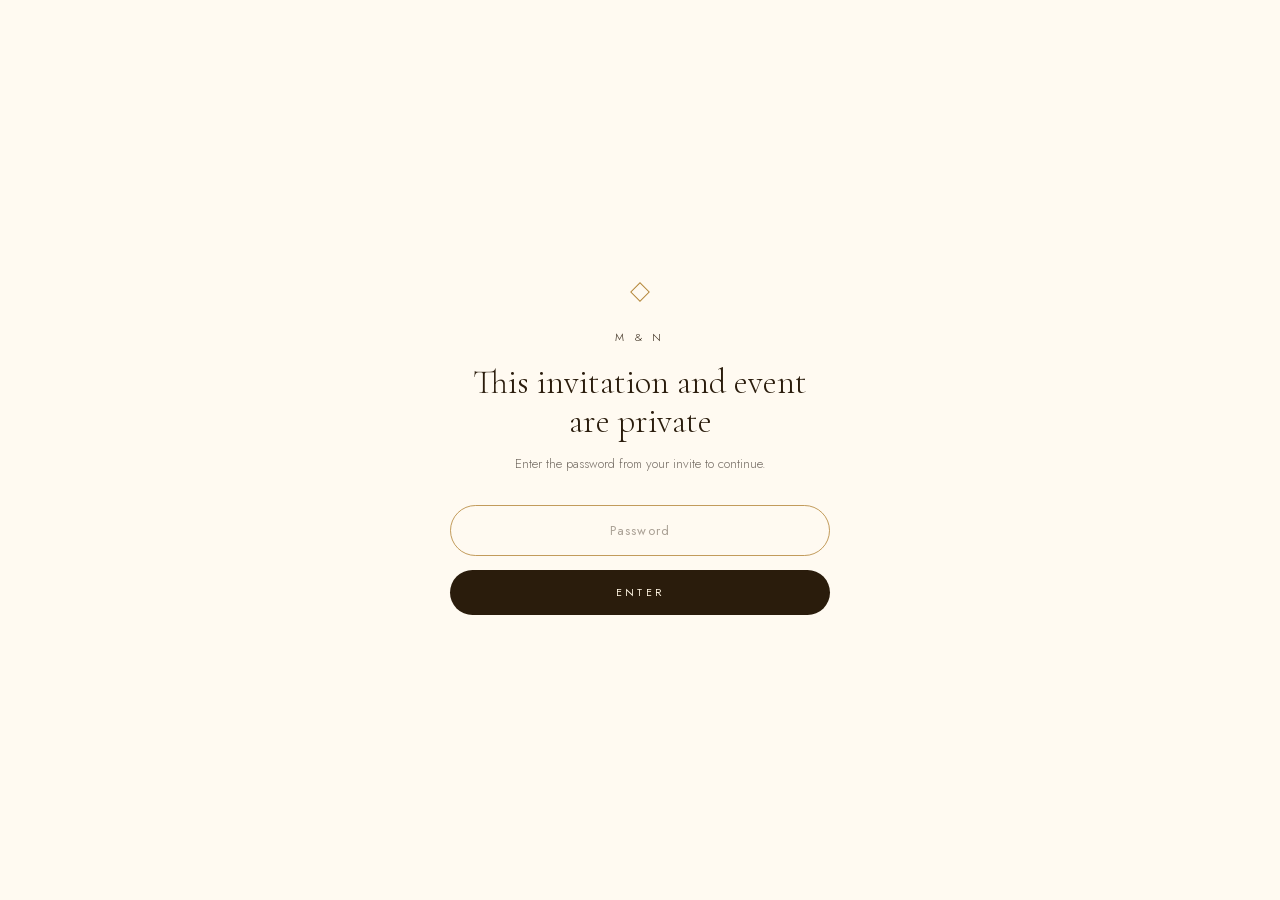
==== rsvp.html @ c9f1aaae "add app script" ====
<!doctype html>
<html lang="en">
<head>
  <meta charset="utf-8">
  <meta name="viewport" content="width=device-width, initial-scale=1">
  <title>RSVP — Morgan &amp; Navid</title>
  <meta name="description" content="RSVP for Morgan &amp; Navid's wedding weekend.">
  <link rel="stylesheet" href="css/fonts.css">
  <link rel="stylesheet" href="css/styles.css">
</head>
<body>
  <div id="gate" class="gate">
    <div class="gate__card">
      <span class="gate__mark" aria-hidden="true"></span>
      <p class="gate__eyebrow">M &amp; N</p>
      <h1 class="gate__heading">This invitation and event are private</h1>
      <p class="gate__copy">Enter the password from your invite to continue.</p>
      <form id="gate-form" class="gate__form" autocomplete="off">
        <label class="sr-only" for="gate-input">Password</label>
        <input
          type="password"
          id="gate-input"
          class="gate__input"
          placeholder="Password"
          autocomplete="off"
          autocapitalize="off"
          autocorrect="off"
          spellcheck="false"
          required
        >
        <button type="submit" class="gate__submit">Enter</button>
      </form>
      <p id="gate-error" class="gate__error" hidden>That's not quite right — try again.</p>
    </div>
  </div>

  <a class="skip-link" href="#main">Skip to content</a>

  <header class="nav" hidden>
    <div class="nav__brand">
      <span class="nav__mark" aria-hidden="true"></span>
      <span class="nav__name">Morgan &amp; Navid</span>
    </div>
    <nav class="nav__links" aria-label="Primary">
      <a href="index.html#schedule">Schedule</a>
      <a href="index.html#venue">Venue</a>
      <a href="index.html#stay">Stay</a>
      <a href="index.html#attire">Attire</a>
      <a href="rsvp.html" class="nav__rsvp">RSVP</a>
    </nav>
  </header>

  <main id="main" hidden>
    <section class="rsvp-page">
      <div class="rsvp-page__intro" id="rsvp-intro">
        <p class="eyebrow eyebrow--gold">RSVP</p>
        <h1 class="rsvp-page__heading">Find your invitation</h1>
        <p class="rsvp-page__copy">Enter your full name as it appears on your invitation.</p>

        <form id="lookup-form" class="rsvp-page__lookup">
          <label class="sr-only" for="lookup-name">Full name</label>
          <input
            type="text"
            id="lookup-name"
            class="gate__input"
            placeholder="Full name"
            autocomplete="name"
            required
          >
          <button type="submit" class="pill pill--solid">Continue</button>
        </form>

        <p id="lookup-error" class="rsvp-page__error" hidden></p>
      </div>

      <div id="rsvp-form-wrap" class="rsvp-page__form-wrap" hidden></div>
      <p id="submit-error" class="rsvp-page__error" hidden></p>

      <div id="rsvp-success" class="rsvp-page__success" hidden>
        <p class="eyebrow eyebrow--gold">Thank you</p>
        <h1 class="rsvp-page__heading">We've got your reply.</h1>
        <p class="rsvp-page__copy">We can't wait to celebrate with you.</p>
        <a class="pill pill--outline" href="index.html">Back to the site</a>
      </div>
    </section>
  </main>

  <script src="js/gate.js"></script>
  <script type="module" src="js/rsvp.js"></script>
</body>
</html>
---- css/fonts.css ----
@font-face {
  font-family: 'Cormorant Garamond';
  font-style: normal;
  font-weight: 300;
  font-display: swap;
  src: url('../fonts/cg-300.woff2') format('woff2');
}
@font-face {
  font-family: 'Cormorant Garamond';
  font-style: normal;
  font-weight: 400;
  font-display: swap;
  src: url('../fonts/cg-400.woff2') format('woff2');
}
@font-face {
  font-family: 'Cormorant Garamond';
  font-style: normal;
  font-weight: 500;
  font-display: swap;
  src: url('../fonts/cg-500.woff2') format('woff2');
}
@font-face {
  font-family: 'Cormorant Garamond';
  font-style: normal;
  font-weight: 600;
  font-display: swap;
  src: url('../fonts/cg-600.woff2') format('woff2');
}
@font-face {
  font-family: 'Cormorant Garamond';
  font-style: italic;
  font-weight: 300;
  font-display: swap;
  src: url('../fonts/cg-300i.woff2') format('woff2');
}
@font-face {
  font-family: 'Cormorant Garamond';
  font-style: italic;
  font-weight: 400;
  font-display: swap;
  src: url('../fonts/cg-400i.woff2') format('woff2');
}
@font-face {
  font-family: 'Jost';
  font-style: normal;
  font-weight: 300;
  font-display: swap;
  src: url('../fonts/jost-300.woff2') format('woff2');
}
@font-face {
  font-family: 'Jost';
  font-style: normal;
  font-weight: 400;
  font-display: swap;
  src: url('../fonts/jost-400.woff2') format('woff2');
}
@font-face {
  font-family: 'Jost';
  font-style: normal;
  font-weight: 500;
  font-display: swap;
  src: url('../fonts/jost-500.woff2') format('woff2');
}
---- css/styles.css ----
/* ---------------------------------------------------------------------
   Design tokens
--------------------------------------------------------------------- */
:root {
  /* ink / text */
  --ink: #2a1c0c;
  --ink-deep: #1c2733;

  /* paper / surfaces */
  --paper: #fffaf1;
  /* --paper: #fef4e2; */
  --paper-warm: #f4efe4;
  --hero-fg: #fff8ec;
  --hero-fg-2: #fef4e2;
  --hero-fg-3: #fff7e8;

  /* gold accents */
  --gold-100: #f5d9a0;
  --gold-200: #f0c987;
  --gold-300: #e2a83f;
  --gold-400: #c07a1d;
  --gold-500: #b8801d;
  --gold-600: #a8741c;
  --gold-700: #8f6115;

  /* sky accents */
  --sky-100: #9ecbee;
  --sky-200: #7fb9e8;
  --sky-300: #3d8ecb;
  --sky-400: #3d6f9c;

  /* hairlines */
  --hairline: rgba(42, 28, 12, 0.12);
  --hairline-gold: rgba(168, 116, 28, 0.4);
  --hairline-gold-strong: rgba(168, 116, 28, 0.7);
  --hairline-cream: rgba(255, 236, 200, 0.5);
  --hairline-cream-soft: rgba(255, 236, 200, 0.22);

  /* type */
  --font-serif: 'Cormorant Garamond', serif;
  --font-sans: 'Jost', sans-serif;
  --font-mono: ui-monospace, Menlo, monospace;

  /* motion */
  --ease-out: cubic-bezier(0.16, 1, 0.3, 1);
}

/* ---------------------------------------------------------------------
   Reset & base
--------------------------------------------------------------------- */
*,
*::before,
*::after {
  box-sizing: border-box;
}

html {
  scroll-behavior: smooth;
}

body {
  margin: 0;
  background: var(--paper);
  color: var(--ink);
  font-family: var(--font-sans);
  -webkit-font-smoothing: antialiased;
}

h1,
h2,
p,
ul,
ol {
  margin: 0;
  padding: 0;
}

ul,
ol {
  list-style: none;
}

a {
  text-decoration: none;
  color: inherit;
}

img {
  max-width: 100%;
  display: block;
}

.amp {
  font-style: italic;
}

.skip-link {
  position: absolute;
  left: -9999px;
  top: 0;
  background: var(--ink);
  color: var(--hero-fg-2);
  padding: 12px 20px;
  z-index: 100;
  font: 400 12px var(--font-sans);
  letter-spacing: 0.1em;
  text-transform: uppercase;
}

.skip-link:focus {
  left: 12px;
  top: 12px;
}

.sr-only {
  position: absolute;
  width: 1px;
  height: 1px;
  padding: 0;
  margin: -1px;
  overflow: hidden;
  clip: rect(0, 0, 0, 0);
  white-space: nowrap;
  border: 0;
}

.eyebrow {
  font: 300 10.5px var(--font-sans);
  letter-spacing: 0.34em;
  text-transform: uppercase;
}

.eyebrow--gold {
  color: var(--gold-600);
}

.eyebrow--sky {
  color: var(--sky-300);
}

/* ---------------------------------------------------------------------
   Buttons & pills
--------------------------------------------------------------------- */
.btn {
  display: inline-block;
  padding: 15px 40px;
  font: 400 10.5px var(--font-sans);
  letter-spacing: 0.3em;
  text-transform: uppercase;
  transition: filter 160ms var(--ease-out), background-color 160ms var(--ease-out);
}

.btn--solid {
  background: var(--hero-fg);
  color: var(--ink);
}

.btn--solid:hover,
.btn--solid:focus-visible {
  filter: brightness(1.06);
}

.btn--outline {
  padding: 15px 34px;
  border: 1px solid var(--hairline-cream);
  color: var(--hero-fg);
  background: transparent;
}

.btn--outline:hover,
.btn--outline:focus-visible {
  background: rgba(168, 116, 28, 0.12);
}

.pill {
  display: inline-block;
  padding: 13px 28px;
  border-radius: 999px;
  font: 400 10.5px var(--font-sans);
  letter-spacing: 0.24em;
  text-transform: uppercase;
  transition: filter 160ms var(--ease-out), background-color 160ms var(--ease-out);
}

.pill--solid {
  background: var(--ink);
  color: var(--hero-fg-2);
}

.pill--solid:hover,
.pill--solid:focus-visible {
  filter: brightness(1.06);
}

.pill--outline {
  border: 1px solid rgba(42, 28, 12, 0.3);
  color: var(--ink);
}

.pill--outline:hover,
.pill--outline:focus-visible {
  background: rgba(168, 116, 28, 0.12);
}

.pill--lg {
  padding: 15px 46px;
  font-size: 11px;
  letter-spacing: 0.28em;
}

/* ---------------------------------------------------------------------
   Nav
--------------------------------------------------------------------- */
.nav {
  position: sticky;
  top: 0;
  z-index: 50;
  display: flex;
  align-items: center;
  justify-content: space-between;
  gap: 16px;
  flex-wrap: wrap;
  min-height: 50px;
  padding: 18px 38px;
  background: var(--paper);
  border-bottom: 1px solid var(--hairline);
}

.nav[hidden] {
  display: none;
}

#schedule,
#venue,
#stay,
#attire,
#rsvp {
  scroll-margin-top: 50px;
}

.nav__brand {
  display: flex;
  align-items: center;
  gap: 11px;
}

.nav__mark {
  width: 11px;
  height: 11px;
  transform: rotate(45deg);
  border: 1px solid rgba(168, 116, 28, 0.85);
  flex: none;
}

.nav__name {
  font: 300 11px var(--font-sans);
  letter-spacing: 0.36em;
  text-transform: uppercase;
  color: var(--ink);
  white-space: nowrap;
}

.nav__links {
  display: flex;
  align-items: center;
  gap: 26px;
  flex-wrap: wrap;
  font: 300 10.5px var(--font-sans);
  letter-spacing: 0.22em;
  text-transform: uppercase;
  color: rgba(42, 33, 24, 0.68);
}

.nav__links a {
  padding: 4px 0;
  transition: color 160ms var(--ease-out);
}

.nav__links a:hover,
.nav__links a:focus-visible {
  color: var(--ink);
}

.nav__rsvp {
  padding: 8px 18px !important;
  border-radius: 999px;
  border: 1px solid var(--hairline-gold-strong);
  color: var(--gold-600) !important;
}

.nav__rsvp:hover,
.nav__rsvp:focus-visible {
  background: rgba(168, 116, 28, 0.12);
  color: var(--gold-600) !important;
}

/* ---------------------------------------------------------------------
   Hero
--------------------------------------------------------------------- */
.hero {
  background: var(--ink);
  padding: 14px;
}

.hero__photo {
  position: relative;
  height: 660px;
  overflow: hidden;
  background: url('../assets/hero.jpg') center / cover no-repeat;
  box-shadow: 0 26px 60px rgba(110, 70, 16, 0.25);
}

.hero__scrim {
  position: absolute;
  inset: 0;
  background: linear-gradient(
    180deg,
    rgba(26, 16, 4, 0.5) 0%,
    rgba(120, 74, 18, 0.28) 42%,
    rgba(255, 196, 110, 0.34) 78%,
    rgba(255, 214, 145, 0.5) 100%
  );
}

.hero__glow {
  position: absolute;
  bottom: -260px;
  left: 50%;
  transform: translateX(-50%);
  width: 900px;
  height: 460px;
  max-width: none;
  border-radius: 50%;
  background: radial-gradient(closest-side, rgba(255, 214, 150, 0.6), rgba(255, 214, 150, 0));
}

.hero__border {
  position: absolute;
  pointer-events: none;
}

.hero__border--outer {
  inset: 22px;
  border: 1px solid var(--hairline-cream);
}

.hero__border--inner {
  inset: 29px;
  border: 1px solid var(--hairline-cream-soft);
}

.hero__content {
  position: relative;
  height: 100%;
  display: flex;
  flex-direction: column;
  align-items: center;
  justify-content: center;
  padding: 0 90px;
  text-align: center;
}

.hero__monogram {
  width: 76px;
  height: 76px;
  border-radius: 50%;
  border: 1px solid rgba(255, 236, 200, 0.65);
  display: flex;
  align-items: center;
  justify-content: center;
  font: 300 26px var(--font-serif);
  color: #fff5e4;
  letter-spacing: 0.02em;
  flex: none;
}

.hero__monogram .amp {
  font-size: 19px;
  color: var(--gold-200);
}

.hero__eyebrow {
  margin-top: 30px;
  font: 300 10.5px var(--font-sans);
  letter-spacing: 0.5em;
  text-transform: uppercase;
  color: rgba(255, 244, 226, 0.85);
}

.hero__names {
  margin-top: 26px;
  font: 300 96px/0.94 var(--font-serif);
  color: var(--hero-fg);
  letter-spacing: -0.01em;
  font-weight: 300;
}

.hero__names .amp {
  color: var(--gold-100);
}

.hero__rule-row {
  margin: 30px auto 0;
  display: flex;
  align-items: center;
  justify-content: center;
  gap: 18px;
  width: 100%;
  max-width: 560px;
}

.hero__rule {
  height: 1px;
  flex: 1;
  background: linear-gradient(90deg, rgba(255, 236, 200, 0), rgba(255, 236, 200, 0.7));
}

.hero__rule-row .hero__rule:last-child {
  background: linear-gradient(90deg, rgba(255, 236, 200, 0.7), rgba(255, 236, 200, 0));
}

.hero__date {
  font: 300 11.5px var(--font-sans);
  letter-spacing: 0.34em;
  text-transform: uppercase;
  color: var(--hero-fg);
  white-space: nowrap;
}

.hero__venue {
  margin-top: 16px;
  font: 300 11px var(--font-sans);
  letter-spacing: 0.3em;
  text-transform: uppercase;
  color: rgba(255, 244, 226, 0.75);
}

.hero__actions {
  margin-top: 38px;
  display: flex;
  align-items: center;
  gap: 18px;
}

/* ---------------------------------------------------------------------
   Invitation
--------------------------------------------------------------------- */
.invitation {
  padding: 44px 38px 40px;
  background: var(--paper);
  text-align: center;
}

.invitation__line {
  font: 300 30px/1.5 var(--font-serif);
  font-style: italic;
  color: var(--ink);
  max-width: 640px;
  margin: 0 auto;
  text-wrap: pretty;
}

.invitation__replies {
  margin-top: 20px;
  font: 300 10.5px var(--font-sans);
  letter-spacing: 0.34em;
  text-transform: uppercase;
  color: rgba(42, 28, 12, 0.55);
}

/* ---------------------------------------------------------------------
   Day ribbon
--------------------------------------------------------------------- */
.day-ribbon {
  background: var(--ink);
  padding: 16px 0;
  display: flex;
  justify-content: center;
  align-items: center;
  flex-wrap: wrap;
  font: 300 10.5px var(--font-sans);
  letter-spacing: 0.3em;
  text-transform: uppercase;
  color: rgba(245, 217, 160, 0.9);
}

.day-ribbon__item {
  padding: 0 30px;
}

.day-ribbon__dot {
  width: 5px;
  height: 5px;
  transform: rotate(45deg);
  flex: none;
}

.day-ribbon__dot--gold {
  background: var(--gold-300);
}

.day-ribbon__dot--sky {
  background: var(--sky-200);
}

/* ---------------------------------------------------------------------
   Schedule
--------------------------------------------------------------------- */
.schedule {
  padding: 64px 38px 74px;
  background: var(--paper);
}

.schedule__grid {
  display: grid;
  grid-template-columns: 1fr 230px;
  gap: 46px;
  max-width: 1180px;
  margin: 0 auto;
}

.schedule__list {
  display: flex;
  flex-direction: column;
  gap: 12px;
}

.event {
  display: grid;
  grid-template-columns: 112px 1fr auto;
  align-items: center;
  gap: 22px;
  padding: 22px 28px;
  border-radius: 999px;
}

.event__time {
  font: 400 11px var(--font-mono);
  letter-spacing: 0.14em;
}

.event__title {
  font: 400 25px var(--font-serif);
}

.event__sublabel {
  font: 300 12.5px var(--font-sans);
  margin-top: 2px;
}

.event__audience {
  font: 300 10px var(--font-sans);
  letter-spacing: 0.22em;
  text-transform: uppercase;
}

.event--sun-pale {
  background: linear-gradient(90deg, #fdf0d8, #fbe4bd);
}

.event--sun-light {
  background: linear-gradient(90deg, #fbe9cd, #f9ddb2);
}

.event--sun-mid {
  background: linear-gradient(90deg, #f9e6c7, #f6d8ab);
}

.event--sun-deep {
  background: linear-gradient(90deg, #f7dfb6, #f0cb94);
}

.event--sun-pale .event__time,
.event--sun-light .event__time,
.event--sun-mid .event__time {
  color: var(--gold-600);
}

.event--sun-deep .event__time {
  color: var(--gold-700);
}

.event--sun-pale .event__title,
.event--sun-light .event__title,
.event--sun-mid .event__title,
.event--sun-deep .event__title {
  color: var(--ink);
}

.event--sun-pale .event__sublabel,
.event--sun-light .event__sublabel,
.event--sun-mid .event__sublabel,
.event--sun-deep .event__sublabel {
  color: rgba(42, 33, 24, 0.6);
}

.event--sun-pale .event__audience,
.event--sun-light .event__audience,
.event--sun-mid .event__audience,
.event--sun-deep .event__audience {
  color: rgba(42, 33, 24, 0.45);
}

.event--dusk-warm {
  background: linear-gradient(90deg, #eddcc4, #dbe6f2);
}

.event--dusk-cool {
  background: linear-gradient(90deg, #e4ecf5, #d2e2f1);
}

.event--dusk-warm .event__time,
.event--dusk-cool .event__time {
  color: var(--sky-400);
}

.event--dusk-warm .event__title,
.event--dusk-cool .event__title {
  color: var(--ink-deep);
}

.event--dusk-warm .event__sublabel,
.event--dusk-cool .event__sublabel {
  color: rgba(28, 39, 51, 0.6);
}

.event--dusk-warm .event__audience,
.event--dusk-cool .event__audience {
  color: rgba(28, 39, 51, 0.5);
}

.event--anchor {
  background: var(--ink);
  padding: 30px 28px;
  box-shadow: 0 14px 34px rgba(110, 70, 16, 0.22);
}

.event--anchor .event__time {
  color: var(--gold-100);
}

.event--anchor .event__title {
  font-size: 31px;
  color: var(--hero-fg-3);
}

.event--anchor .event__sublabel {
  color: rgba(255, 247, 232, 0.7);
}

.event--anchor .event__audience {
  color: var(--gold-200);
}

.schedule__aside {
  padding-top: 34px;
}

.schedule__heading {
  margin-top: 12px;
  font: 300 46px/1.02 var(--font-serif);
  color: var(--ink);
}

.schedule__heading em {
  font-style: italic;
}

.schedule__copy {
  margin-top: 18px;
  font: 300 14px/1.85 var(--font-sans);
  color: rgba(42, 33, 24, 0.62);
  text-wrap: pretty;
}

.schedule__diamonds {
  margin-top: 24px;
  display: flex;
  gap: 7px;
}

.schedule__diamonds span {
  width: 8px;
  height: 8px;
  transform: rotate(45deg);
}

.schedule__diamonds span:nth-child(1) {
  background: var(--gold-300);
}

.schedule__diamonds span:nth-child(2) {
  background: var(--gold-400);
}

.schedule__diamonds span:nth-child(3) {
  background: var(--sky-200);
}

/* ---------------------------------------------------------------------
   Venue + map
--------------------------------------------------------------------- */
.venue {
  display: grid;
  grid-template-columns: 1fr 1fr;
  background: var(--paper-warm);
  border-top: 1px solid var(--hairline);
}

.venue__info {
  padding: 60px 38px;
}

.venue__heading {
  margin: 14px 0;
  font: 300 44px/1.06 var(--font-serif);
  color: var(--ink);
}

.venue__heading em {
  font-style: italic;
}

.venue__address {
  font: 300 13.5px/1.8 var(--font-sans);
  color: rgba(42, 33, 24, 0.7);
  text-wrap: pretty;
}

.venue__actions {
  margin-top: 26px;
  display: flex;
  gap: 12px;
}

.venue__map {
  min-height: 360px;
  padding: 28px;
  display: flex;
}

.venue__map-frame {
  flex: 1;
  border: 1px solid var(--hairline-gold);
  border-radius: 170px 170px 14px 14px;
  padding: 7px;
}

.venue__map-inner {
  height: 100%;
  min-height: 300px;
  border-radius: 164px 164px 8px 8px;
  overflow: hidden;
  background: repeating-linear-gradient(45deg, #dcd5c6 0 8px, #d3ccbb 8px 16px);
  display: flex;
  align-items: center;
  justify-content: center;
  padding: 20px;
  text-align: center;
}

.placeholder-label {
  font: 400 9.5px var(--font-mono);
  letter-spacing: 0.18em;
  text-transform: uppercase;
  color: rgba(42, 33, 24, 0.5);
}

/* ---------------------------------------------------------------------
   Hotel blocks
--------------------------------------------------------------------- */
.stay {
  display: grid;
  grid-template-columns: minmax(0, 780px) 230px;
  justify-content: center;
  gap: 46px;
  padding: 62px 38px;
  background: var(--paper);
}

.stay__header {
  display: flex;
  flex-direction: column;
  align-items: flex-start;
  gap: 20px;
  padding-top: 34px;
  text-align: left;
}

.stay__heading {
  margin-top: 10px;
  font: 300 40px var(--font-serif);
  color: var(--ink);
}

.stay__heading em {
  font-style: italic;
}

.stay__meta {
  font: 325 13px/1.5 var(--font-sans);
  letter-spacing: 0.16em;
  text-transform: uppercase;
  color: rgba(42, 33, 24, 0.76);
}

.stay__grid {
  display: grid;
  grid-template-columns: repeat(2, minmax(0, 380px));
  justify-content: center;
  gap: 20px;
  grid-column: 1;
  grid-row: 1;
}

.hotel-card {
  border-radius: 16px;
  padding: 14px;
  transition: box-shadow 160ms var(--ease-out), transform 160ms var(--ease-out);
}

.hotel-card:hover,
.hotel-card:focus-within {
  box-shadow: 0 10px 28px rgba(110, 70, 16, 0.14);
  transform: translateY(-3px);
}

.hotel-card--gold-strong {
  border: 1px solid var(--hairline-gold);
}

.hotel-card--neutral {
  border: 1px solid rgba(42, 28, 12, 0.14);
}

.hotel-card--blue {
  border: 1px solid rgba(61, 142, 203, 0.3);
}

.hotel-card__photo {
  height: 168px;
  border-radius: 100px 100px 10px 10px;
  overflow: hidden;
  display: flex;
  align-items: flex-end;
  padding: 10px;
}

.hotel-card--gold-strong .hotel-card__photo,
.hotel-card--neutral .hotel-card__photo {
  background: repeating-linear-gradient(120deg, #e6dcc9 0 7px, #dfd3bc 7px 14px);
}

.hotel-card--blue .hotel-card__photo {
  background: repeating-linear-gradient(120deg, #dfe6ee 0 7px, #d7dfe9 7px 14px);
}

.hotel-card__photo span {
  font: 400 8.5px var(--font-mono);
  letter-spacing: 0.12em;
  text-transform: uppercase;
}

.hotel-card--gold-strong .hotel-card__photo span,
.hotel-card--neutral .hotel-card__photo span {
  color: rgba(42, 33, 24, 0.5);
}

.hotel-card--blue .hotel-card__photo span {
  color: rgba(28, 39, 51, 0.55);
}

.hotel-card__name {
  margin-top: 16px;
  font: 400 21px var(--font-serif);
  color: var(--ink);
}

.hotel-card__detail {
  margin-top: 5px;
  font: 300 12.5px/1.65 var(--font-sans);
  color: rgba(42, 33, 24, 0.6);
}

.hotel-card__reserve {
  margin-top: 15px;
  display: inline-flex;
  align-items: center;
  gap: 4px;
  font: 400 10px var(--font-sans);
  letter-spacing: 0.24em;
  text-transform: uppercase;
}

.hotel-card--gold-strong .hotel-card__reserve,
.hotel-card--neutral .hotel-card__reserve {
  color: var(--gold-600);
}

.hotel-card--blue .hotel-card__reserve {
  color: var(--sky-400);
}

.hotel-card__reserve-arrow {
  display: inline-block;
  transition: transform 160ms var(--ease-out);
}

.hotel-card:hover .hotel-card__reserve-arrow,
.hotel-card:focus-within .hotel-card__reserve-arrow {
  transform: translateX(3px);
}

/* ---------------------------------------------------------------------
   Attire
--------------------------------------------------------------------- */
.attire {
  padding: 74px 38px 84px;
  background: linear-gradient(180deg, #fff6e7 0%, #f9e2bb 55%, #dfe9f3 100%);
}

.attire__inner {
  text-align: center;
  max-width: 660px;
  margin: 0 auto;
}

.attire__heading {
  margin: 14px 0 20px;
  font: 300 58px/1 var(--font-serif);
  color: var(--ink);
}

.attire__heading em {
  font-style: italic;
}

.attire__copy {
  font: 300 14px/1.85 var(--font-sans);
  color: rgba(42, 33, 24, 0.76);
  text-wrap: pretty;
}

.attire__swatches {
  margin-top: 40px;
}

.attire__swatch-row {
  display: flex;
  justify-content: center;
}

.attire__swatch-row span {
  width: 92px;
  height: 92px;
}

.attire__caption {
  margin-top: 14px;
  font: 400 9.5px var(--font-mono);
  letter-spacing: 0.16em;
  text-transform: uppercase;
  color: rgba(42, 33, 24, 0.5);
}

/* ---------------------------------------------------------------------
   RSVP close
--------------------------------------------------------------------- */
.rsvp {
  padding: 64px 38px 68px;
  background: var(--paper);
  text-align: center;
}

.rsvp__line {
  font: 300 44px/1.1 var(--font-serif);
  font-style: italic;
  color: var(--ink);
}

.rsvp__replies {
  margin-top: 14px;
  font: 300 11px var(--font-sans);
  color: rgba(42, 33, 24, 0.52);
  letter-spacing: 0.26em;
  text-transform: uppercase;
}

.rsvp__cta {
  margin: 26px auto 0;
}

.rsvp__flourish {
  margin-top: 34px;
  display: flex;
  justify-content: center;
  align-items: center;
  gap: 14px;
}

.rsvp__flourish-rule {
  height: 1px;
  width: 80px;
  background: linear-gradient(90deg, rgba(168, 116, 28, 0), rgba(168, 116, 28, 0.6));
}

.rsvp__flourish span:last-child {
  background: linear-gradient(90deg, rgba(168, 116, 28, 0.6), rgba(168, 116, 28, 0));
}

.rsvp__flourish-diamond {
  width: 7px;
  height: 7px;
  transform: rotate(45deg);
  border: 1px solid rgba(168, 116, 28, 0.8);
  flex: none;
}

/* ---------------------------------------------------------------------
   Responsive — below ~900px
--------------------------------------------------------------------- */
@media (max-width: 900px) {
  .nav {
    padding: 14px 20px;
  }

  .hero {
    padding: 8px;
  }

  .hero__photo {
    height: 520px;
  }

  .hero__content {
    padding: 0 24px;
  }

  .hero__names {
    font-size: 52px;
  }

  .hero__eyebrow {
    letter-spacing: 0.3em;
  }

  .hero__actions {
    flex-wrap: wrap;
    justify-content: center;
  }

  .invitation {
    padding: 36px 20px 32px;
  }

  .invitation__line {
    font-size: 24px;
  }

  .schedule {
    padding: 48px 20px 56px;
  }

  .schedule__grid {
    grid-template-columns: 1fr;
    gap: 32px;
  }

  .schedule__aside {
    order: -1;
    padding-top: 0;
  }

  .event {
    grid-template-columns: 1fr;
    grid-template-rows: auto auto auto;
    gap: 6px;
    border-radius: 28px;
    text-align: left;
  }

  .event--anchor {
    padding: 24px 24px;
  }

  .venue {
    grid-template-columns: 1fr;
  }

  .venue__info {
    padding: 44px 20px;
  }

  .venue__map {
    padding: 20px;
    min-height: 280px;
  }

  .stay {
    grid-template-columns: 1fr;
    gap: 26px;
    padding: 48px 20px;
  }

  .stay__header {
    align-items: center;
    padding-top: 0;
    text-align: center;
  }

  .stay__grid {
    grid-template-columns: 1fr;
    grid-column: 1;
    grid-row: auto;
  }

  .attire {
    padding: 56px 20px 64px;
  }

  .attire__heading {
    font-size: 42px;
  }

  .attire__swatch-row {
    flex-wrap: wrap;
  }

  .attire__swatch-row span {
    width: 20%;
    height: 64px;
  }

  .rsvp {
    padding: 48px 20px 56px;
  }

  .rsvp__line {
    font-size: 32px;
  }
}

/* ---------------------------------------------------------------------
   Password gate
--------------------------------------------------------------------- */
body.is-locked {
  overflow: hidden;
}

.gate {
  position: fixed;
  inset: 0;
  z-index: 999;
  display: flex;
  align-items: center;
  justify-content: center;
  padding: 24px;
  background: var(--paper);
}

.gate[hidden] {
  display: none;
}

.gate__card {
  width: 100%;
  max-width: 380px;
  text-align: center;
}

.gate__mark {
  display: inline-block;
  width: 14px;
  height: 14px;
  transform: rotate(45deg);
  border: 1px solid rgba(168, 116, 28, 0.85);
  margin-bottom: 24px;
}

.gate__eyebrow {
  font: 300 11px var(--font-sans);
  letter-spacing: 0.36em;
  text-transform: uppercase;
  color: var(--ink);
}

.gate__heading {
  margin-top: 18px;
  font: 300 34px/1.15 var(--font-serif);
  color: var(--ink);
}

.gate__copy {
  margin-top: 12px;
  font: 300 13px/1.7 var(--font-sans);
  color: rgba(42, 33, 24, 0.62);
}

.gate__form {
  margin-top: 30px;
  display: flex;
  flex-direction: column;
  gap: 14px;
}

.gate__input {
  width: 100%;
  padding: 15px 20px;
  border: 1px solid var(--hairline-gold);
  border-radius: 999px;
  background: transparent;
  color: var(--ink);
  font: 400 13px var(--font-sans);
  letter-spacing: 0.08em;
  text-align: center;
}

.gate__input::placeholder {
  color: rgba(42, 28, 12, 0.4);
}

.gate__input:focus {
  outline: none;
  border-color: var(--hairline-gold-strong);
}

.gate__submit {
  padding: 15px 20px;
  border: none;
  border-radius: 999px;
  background: var(--ink);
  color: var(--hero-fg-2);
  font: 400 10.5px var(--font-sans);
  letter-spacing: 0.3em;
  text-transform: uppercase;
  cursor: pointer;
  transition: filter 160ms var(--ease-out);
}

.gate__submit:hover,
.gate__submit:focus-visible {
  filter: brightness(1.06);
}

.gate__error {
  margin-top: 18px;
  font: 300 11px var(--font-sans);
  letter-spacing: 0.06em;
  color: #a8452c;
}

@keyframes gate-shake {
  10%,
  90% {
    transform: translateX(-1px);
  }
  20%,
  80% {
    transform: translateX(2px);
  }
  30%,
  50%,
  70% {
    transform: translateX(-4px);
  }
  40%,
  60% {
    transform: translateX(4px);
  }
}

.gate__card--shake {
  animation: gate-shake 400ms ease-in-out;
}

/* ---------------------------------------------------------------------
   RSVP page
--------------------------------------------------------------------- */
.rsvp-page {
  max-width: 560px;
  margin: 0 auto;
  padding: 74px 38px 96px;
  text-align: center;
}

.rsvp-page__heading {
  margin-top: 14px;
  font: 300 40px/1.1 var(--font-serif);
  color: var(--ink);
}

.rsvp-page__copy {
  margin-top: 14px;
  font: 300 14px/1.7 var(--font-sans);
  color: rgba(42, 33, 24, 0.66);
}

.rsvp-page__lookup {
  margin-top: 34px;
  display: flex;
  flex-direction: column;
  gap: 14px;
}

.rsvp-page__lookup .pill {
  border: none;
  cursor: pointer;
}

.rsvp-page__error {
  margin-top: 18px;
  font: 300 12px/1.6 var(--font-sans);
  letter-spacing: 0.02em;
  color: #a8452c;
}

.rsvp-page__error a {
  text-decoration: underline;
}

.rsvp-page__form-wrap {
  margin-top: 12px;
  text-align: left;
}

.rsvp-group {
  margin-top: 40px;
  padding-top: 28px;
  border-top: 1px solid var(--hairline);
}

.rsvp-group:first-of-type {
  margin-top: 44px;
}

.rsvp-group__title {
  font: 400 21px var(--font-serif);
  color: var(--ink);
}

.rsvp-field {
  margin-top: 18px;
  display: flex;
  flex-direction: column;
  gap: 8px;
}

.rsvp-field label {
  font: 300 10.5px var(--font-sans);
  letter-spacing: 0.18em;
  text-transform: uppercase;
  color: rgba(42, 33, 24, 0.6);
}

.rsvp-field input,
.rsvp-field select {
  width: 100%;
  padding: 14px 18px;
  border: 1px solid var(--hairline-gold);
  border-radius: 999px;
  background: var(--paper);
  color: var(--ink);
  font: 400 13px var(--font-sans);
}

.rsvp-field select {
  appearance: none;
  background-image: linear-gradient(45deg, transparent 50%, var(--ink) 50%),
    linear-gradient(135deg, var(--ink) 50%, transparent 50%);
  background-position: calc(100% - 22px) center, calc(100% - 17px) center;
  background-size: 5px 5px, 5px 5px;
  background-repeat: no-repeat;
}

.rsvp-field input:focus,
.rsvp-field select:focus {
  outline: none;
  border-color: var(--hairline-gold-strong);
}

.rsvp-page__form-wrap .pill--lg {
  margin: 40px auto 0;
  display: block;
  width: 100%;
  border: none;
  cursor: pointer;
  text-align: center;
}

.rsvp-page__success {
  margin-top: 12px;
}

.rsvp-page__success .pill {
  margin-top: 30px;
  display: inline-block;
}

/* ---------------------------------------------------------------------
   Reduced motion
--------------------------------------------------------------------- */
@media (prefers-reduced-motion: reduce) {
  html {
    scroll-behavior: auto;
  }

  * {
    transition-duration: 0.001ms !important;
    animation-duration: 0.001ms !important;
  }
}
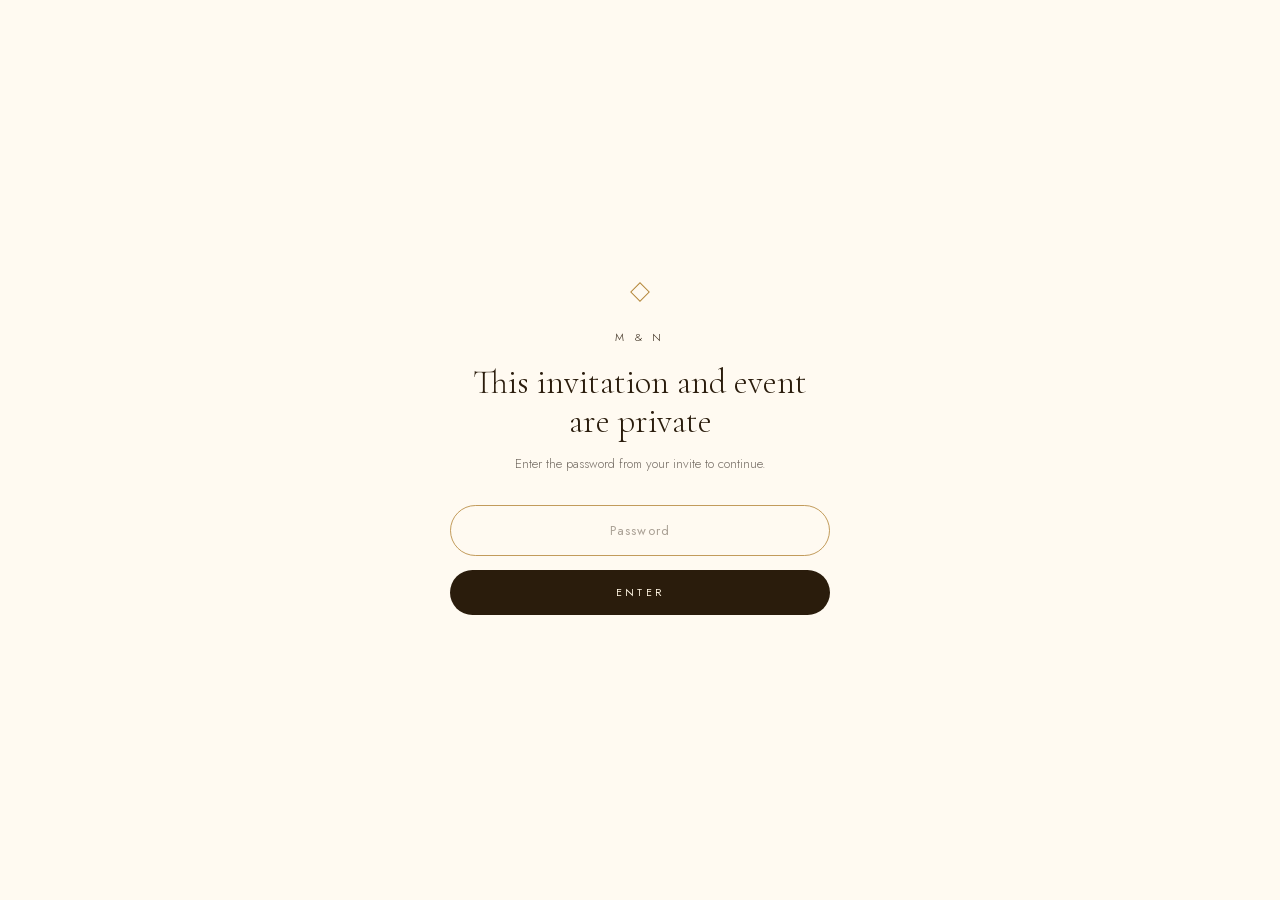
==== commit 4254008c: "Redesign RSVP page: numbered guest cards, grouped questions, confirmation Presentation-layer redesig" ====
--- a/rsvp.html
+++ b/rsvp.html
@@ -52,40 +52,35 @@
 
   <main id="main" hidden>
     <section class="rsvp-page">
-      <div class="rsvp-page__intro" id="rsvp-intro">
-        <p class="eyebrow eyebrow--gold">RSVP</p>
-        <h1 class="rsvp-page__heading">Find your invitation</h1>
-        <p class="rsvp-page__copy">Enter your full name as it appears on your invitation.</p>
+      <div class="rsvp-page__col">
+        <div class="rsvp-page__intro" id="rsvp-intro">
+          <p class="eyebrow eyebrow--gold">RSVP</p>
+          <h1 class="rsvp-page__heading">Find your invitation</h1>
+          <p class="rsvp-page__copy">Enter your full name as it appears on your invitation.</p>
 
-        <form id="lookup-form" class="rsvp-page__lookup">
-          <label class="sr-only" for="lookup-name">Full name</label>
-          <input
-            type="text"
-            id="lookup-name"
-            class="gate__input"
-            placeholder="Full name"
-            autocomplete="name"
-            required
-          >
-          <button type="submit" class="pill pill--solid">Continue</button>
-        </form>
+          <form id="lookup-form" class="rsvp-page__lookup">
+            <label class="sr-only" for="lookup-name">Full name</label>
+            <input
+              type="text"
+              id="lookup-name"
+              class="gate__input"
+              placeholder="Full name"
+              autocomplete="name"
+              required
+            >
+            <button type="submit" class="pill pill--solid">Continue</button>
+          </form>
 
-        <p id="lookup-error" class="rsvp-page__error" hidden></p>
-      </div>
+          <p id="lookup-error" class="rsvp-page__error" hidden></p>
+        </div>
 
-      <div id="rsvp-form-wrap" class="rsvp-page__form-wrap" hidden></div>
-      <p id="submit-error" class="rsvp-page__error" hidden></p>
-
-      <div id="rsvp-success" class="rsvp-page__success" hidden>
-        <p class="eyebrow eyebrow--gold">Thank you</p>
-        <h1 class="rsvp-page__heading">We've got your reply.</h1>
-        <p class="rsvp-page__copy">We can't wait to celebrate with you.</p>
-        <a class="pill pill--outline" href="index.html">Back to the site</a>
+        <div id="rsvp-form-wrap" class="rsvp-page__form-wrap" hidden></div>
+        <p id="submit-error" class="rsvp-page__error" hidden></p>
       </div>
     </section>
   </main>
 
-  <script src="js/gate.js"></script>
+  <script type="module" src="js/gate.js"></script>
   <script type="module" src="js/rsvp.js"></script>
 </body>
 </html>
--- a/css/styles.css
+++ b/css/styles.css
@@ -52,6 +52,8 @@
 *::before,
 *::after {
   box-sizing: border-box;
+  -webkit-user-select: none;
+  user-select: none;
 }
 
 html {
@@ -381,7 +383,7 @@
 
 .hero__eyebrow {
   margin-top: 30px;
-  font: 300 10.5px var(--font-sans);
+  font: 500 10.5px var(--font-sans);
   letter-spacing: 0.5em;
   text-transform: uppercase;
   color: rgba(255, 244, 226, 0.85);
@@ -389,10 +391,10 @@
 
 .hero__names {
   margin-top: 26px;
-  font: 300 96px/0.94 var(--font-serif);
+  font: 500 96px/0.94 var(--font-serif);
   color: var(--hero-fg);
   letter-spacing: -0.01em;
-  font-weight: 300;
+  font-weight: 500;
 }
 
 .hero__names .amp {
@@ -420,7 +422,7 @@
 }
 
 .hero__date {
-  font: 300 11.5px var(--font-sans);
+  font: 500 11.5px var(--font-sans);
   letter-spacing: 0.34em;
   text-transform: uppercase;
   color: var(--hero-fg);
@@ -429,7 +431,7 @@
 
 .hero__venue {
   margin-top: 16px;
-  font: 300 11px var(--font-sans);
+  font: 500 11px var(--font-sans);
   letter-spacing: 0.3em;
   text-transform: uppercase;
   color: rgba(255, 244, 226, 0.75);
@@ -526,12 +528,65 @@
 }
 
 .event {
+  padding: 22px 28px;
+  border-radius: 999px;
+  transition: border-radius 240ms var(--ease-out);
+}
+
+.event.is-open {
+  border-radius: 24px;
+}
+
+.event__row {
+  all: unset;
+  box-sizing: border-box;
   display: grid;
   grid-template-columns: 112px 1fr auto;
   align-items: center;
   gap: 22px;
-  padding: 22px 28px;
-  border-radius: 999px;
+  width: 100%;
+  padding-right: 26px;
+  position: relative;
+  cursor: pointer;
+}
+
+.event__chevron {
+  position: absolute;
+  right: 0;
+  top: 50%;
+  width: 8px;
+  height: 8px;
+  border-right: 1.5px solid currentColor;
+  border-bottom: 1.5px solid currentColor;
+  opacity: 0.6;
+  transform: translateY(-50%) rotate(45deg);
+  transition: transform 240ms var(--ease-out);
+}
+
+.event.is-open .event__chevron {
+  transform: translateY(-50%) rotate(-135deg);
+}
+
+.event__details-wrap {
+  display: grid;
+  grid-template-rows: 0fr;
+  transition: grid-template-rows 260ms var(--ease-out);
+}
+
+.event.is-open .event__details-wrap {
+  grid-template-rows: 1fr;
+}
+
+.event__details {
+  overflow: hidden;
+}
+
+.event__details p {
+  margin-top: 16px;
+  padding-top: 16px;
+  border-top: 1px solid rgba(42, 28, 12, 0.12);
+  font: 300 13px/1.7 var(--font-sans);
+  color: rgba(42, 33, 24, 0.68);
 }
 
 .event__time {
@@ -601,6 +656,13 @@
   color: rgba(42, 33, 24, 0.45);
 }
 
+.event--sun-pale .event__chevron,
+.event--sun-light .event__chevron,
+.event--sun-mid .event__chevron,
+.event--sun-deep .event__chevron {
+  color: rgba(42, 33, 24, 0.45);
+}
+
 .event--dusk-warm {
   background: linear-gradient(90deg, #eddcc4, #dbe6f2);
 }
@@ -627,6 +689,17 @@
 .event--dusk-warm .event__audience,
 .event--dusk-cool .event__audience {
   color: rgba(28, 39, 51, 0.5);
+}
+
+.event--dusk-warm .event__chevron,
+.event--dusk-cool .event__chevron {
+  color: rgba(28, 39, 51, 0.5);
+}
+
+.event--dusk-warm .event__details p,
+.event--dusk-cool .event__details p {
+  color: rgba(28, 39, 51, 0.68);
+  border-top-color: rgba(28, 39, 51, 0.12);
 }
 
 .event--anchor {
@@ -650,6 +723,15 @@
 
 .event--anchor .event__audience {
   color: var(--gold-200);
+}
+
+.event--anchor .event__chevron {
+  color: var(--gold-200);
+}
+
+.event--anchor .event__details p {
+  color: rgba(255, 247, 232, 0.75);
+  border-top-color: rgba(255, 236, 200, 0.25);
 }
 
 .schedule__aside {
@@ -742,21 +824,23 @@
 .venue__map-frame {
   flex: 1;
   border: 1px solid var(--hairline-gold);
-  border-radius: 170px 170px 14px 14px;
+  border-radius: 24px;
   padding: 7px;
 }
 
 .venue__map-inner {
   height: 100%;
   min-height: 300px;
-  border-radius: 164px 164px 8px 8px;
+  border-radius: 18px;
   overflow: hidden;
-  background: repeating-linear-gradient(45deg, #dcd5c6 0 8px, #d3ccbb 8px 16px);
-  display: flex;
-  align-items: center;
-  justify-content: center;
-  padding: 20px;
-  text-align: center;
+}
+
+.venue__map-inner iframe {
+  display: block;
+  width: 100%;
+  height: 100%;
+  min-height: 300px;
+  border: 0;
 }
 
 .placeholder-label {
@@ -775,7 +859,7 @@
   justify-content: center;
   gap: 46px;
   padding: 62px 38px;
-  background: var(--paper);
+  background: linear-gradient(180deg, var(--paper) 0%, #fff6e7 100%);
 }
 
 .stay__header {
@@ -948,11 +1032,31 @@
 .attire__swatch-row {
   display: flex;
   justify-content: center;
+  gap: 6px;
 }
 
 .attire__swatch-row span {
+  position: relative;
   width: 92px;
   height: 92px;
+  overflow: hidden;
+}
+
+.attire__swatch-row span::after {
+  content: '';
+  position: absolute;
+  inset: 0;
+  background: linear-gradient(
+    115deg,
+    rgba(255, 255, 255, 0) 0%,
+    rgba(255, 255, 255, 0.5) 30%,
+    rgba(255, 255, 255, 0.08) 46%,
+    rgba(255, 255, 255, 0) 60%,
+    rgba(255, 255, 255, 0.3) 82%,
+    rgba(255, 255, 255, 0) 100%
+  );
+  mix-blend-mode: soft-light;
+  pointer-events: none;
 }
 
 .attire__caption {
@@ -961,6 +1065,24 @@
   letter-spacing: 0.16em;
   text-transform: uppercase;
   color: rgba(42, 33, 24, 0.5);
+}
+
+.attire__pinterest {
+  margin-top: 22px;
+  display: inline-block;
+  font: 400 10.5px var(--font-sans);
+  letter-spacing: 0.2em;
+  text-transform: uppercase;
+  color: var(--gold-600);
+  border-bottom: 1px solid var(--hairline-gold);
+  padding-bottom: 3px;
+  transition: color 160ms var(--ease-out), border-color 160ms var(--ease-out);
+}
+
+.attire__pinterest:hover,
+.attire__pinterest:focus-visible {
+  color: var(--gold-700);
+  border-color: var(--gold-600);
 }
 
 /* ---------------------------------------------------------------------
@@ -1072,11 +1194,28 @@
   }
 
   .event {
+    border-radius: 28px;
+  }
+
+  .event.is-open {
+    border-radius: 20px;
+  }
+
+  .event__row {
     grid-template-columns: 1fr;
     grid-template-rows: auto auto auto;
     gap: 6px;
-    border-radius: 28px;
+    padding-right: 30px;
     text-align: left;
+  }
+
+  .event__chevron {
+    top: 4px;
+    transform: rotate(45deg);
+  }
+
+  .event.is-open .event__chevron {
+    transform: rotate(-135deg);
   }
 
   .event--anchor {
@@ -1127,7 +1266,7 @@
   }
 
   .attire__swatch-row span {
-    width: 20%;
+    width: calc(33.333% - 4px);
     height: 64px;
   }
 
@@ -1274,12 +1413,22 @@
 }
 
 /* ---------------------------------------------------------------------
-   RSVP page
+   RSVP page — shell + lookup (pre "we found you")
 --------------------------------------------------------------------- */
 .rsvp-page {
-  max-width: 560px;
-  margin: 0 auto;
-  padding: 74px 38px 96px;
+  background: radial-gradient(120% 80% at 50% 0%, #fffdf7 0%, #fdf8ee 45%, #f8f0e1 100%);
+  padding: 44px 20px 72px;
+  display: flex;
+  justify-content: center;
+}
+
+.rsvp-page__col {
+  width: 100%;
+  max-width: 452px;
+}
+
+.rsvp-page__intro,
+.rsvp-page__success {
   text-align: center;
 }
 
@@ -1320,80 +1469,676 @@
 
 .rsvp-page__form-wrap {
   margin-top: 12px;
-  text-align: left;
-}
-
-.rsvp-group {
-  margin-top: 40px;
-  padding-top: 28px;
-  border-top: 1px solid var(--hairline);
-}
-
-.rsvp-group:first-of-type {
-  margin-top: 44px;
-}
-
-.rsvp-group__title {
-  font: 400 21px var(--font-serif);
-  color: var(--ink);
-}
-
-.rsvp-field {
-  margin-top: 18px;
-  display: flex;
-  flex-direction: column;
-  gap: 8px;
-}
-
-.rsvp-field label {
-  font: 300 10.5px var(--font-sans);
-  letter-spacing: 0.18em;
-  text-transform: uppercase;
-  color: rgba(42, 33, 24, 0.6);
-}
-
-.rsvp-field input,
-.rsvp-field select {
-  width: 100%;
-  padding: 14px 18px;
-  border: 1px solid var(--hairline-gold);
-  border-radius: 999px;
-  background: var(--paper);
-  color: var(--ink);
-  font: 400 13px var(--font-sans);
-}
-
-.rsvp-field select {
-  appearance: none;
-  background-image: linear-gradient(45deg, transparent 50%, var(--ink) 50%),
-    linear-gradient(135deg, var(--ink) 50%, transparent 50%);
-  background-position: calc(100% - 22px) center, calc(100% - 17px) center;
-  background-size: 5px 5px, 5px 5px;
-  background-repeat: no-repeat;
-}
-
-.rsvp-field input:focus,
-.rsvp-field select:focus {
-  outline: none;
-  border-color: var(--hairline-gold-strong);
-}
-
-.rsvp-page__form-wrap .pill--lg {
-  margin: 40px auto 0;
-  display: block;
-  width: 100%;
-  border: none;
-  cursor: pointer;
-  text-align: center;
-}
-
-.rsvp-page__success {
-  margin-top: 12px;
 }
 
 .rsvp-page__success .pill {
   margin-top: 30px;
   display: inline-block;
+}
+
+/* ---------------------------------------------------------------------
+   RSVP page — redesigned guest flow ("golden hour")
+--------------------------------------------------------------------- */
+.rsvp2 {
+  --rsvp-gold: #8a6320;
+  display: flex;
+  flex-direction: column;
+  gap: 28px;
+  font-family: var(--font-sans);
+  color: var(--ink);
+}
+
+.rsvp2 * {
+  box-sizing: border-box;
+}
+
+/* The `hidden` attribute has UA-stylesheet-only priority, so it loses to any
+   author `display` rule (flex/grid) at equal specificity — every collapsible
+   block here sets `display` and is toggled via `hidden`, so it needs to win. */
+.rsvp2 [hidden] {
+  display: none !important;
+}
+
+.rsvp2 button {
+  font: inherit;
+  color: inherit;
+  background: none;
+  border: 0;
+  padding: 0;
+  margin: 0;
+  cursor: pointer;
+  text-align: inherit;
+  -webkit-appearance: none;
+  appearance: none;
+}
+
+.rsvp2 input::placeholder {
+  color: rgba(42, 28, 12, 0.4);
+  font-style: italic;
+}
+
+@keyframes riseIn {
+  from {
+    opacity: 0;
+    transform: translateY(10px);
+  }
+  to {
+    opacity: 1;
+    transform: none;
+  }
+}
+
+.rsvp2__header {
+  display: flex;
+  flex-direction: column;
+  align-items: center;
+  gap: 14px;
+  text-align: center;
+  animation: riseIn 0.7s ease both;
+}
+
+.rsvp2__eyebrow {
+  font: 400 9.5px var(--font-sans);
+  letter-spacing: 0.34em;
+  text-transform: uppercase;
+  color: var(--rsvp-gold);
+}
+
+.rsvp2__title {
+  font: 300 clamp(34px, 9.6vw, 44px) / 1.06 var(--font-serif);
+  letter-spacing: 0.005em;
+}
+
+.rsvp2__divider {
+  display: flex;
+  align-items: center;
+  gap: 12px;
+  width: 100%;
+  max-width: 280px;
+}
+
+.rsvp2__divider-line {
+  flex: 1;
+  height: 1px;
+  background: linear-gradient(90deg, transparent, rgba(138, 99, 32, 0.55));
+}
+
+.rsvp2__divider-line--r {
+  background: linear-gradient(90deg, rgba(138, 99, 32, 0.55), transparent);
+}
+
+.rsvp2__divider-dot {
+  width: 5px;
+  height: 5px;
+  flex: none;
+  transform: rotate(45deg);
+  border: 1px solid rgba(138, 99, 32, 0.85);
+}
+
+.rsvp2__intro {
+  font: 300 17px/1.55 var(--font-serif);
+  color: rgba(42, 28, 12, 0.75);
+  max-width: 320px;
+}
+
+.rsvp2__intro strong {
+  font-weight: 500;
+}
+
+.rsvp2__body {
+  display: flex;
+  flex-direction: column;
+  gap: 18px;
+}
+
+.rsvp2__banner {
+  display: flex;
+  align-items: center;
+  gap: 12px;
+  min-height: 52px;
+  width: 100%;
+  padding: 13px 16px;
+  border: 1px solid rgba(138, 99, 32, 0.35);
+  background: rgba(255, 251, 240, 0.8);
+  transition: background 0.25s ease;
+}
+
+.rsvp2__banner:hover {
+  background: rgba(255, 247, 232, 1);
+}
+
+.rsvp2__banner-dot {
+  width: 6px;
+  height: 6px;
+  flex: none;
+  transform: rotate(45deg);
+  background: var(--rsvp-gold);
+}
+
+.rsvp2__banner-label {
+  flex: 1;
+  font-size: 11px;
+  letter-spacing: 0.14em;
+  text-transform: uppercase;
+  color: rgba(42, 28, 12, 0.72);
+  line-height: 1.6;
+}
+
+.rsvp2__cards {
+  display: flex;
+  flex-direction: column;
+  gap: 18px;
+}
+
+/* Guest card */
+.rsvp2-card {
+  position: relative;
+  border: 1px solid rgba(42, 28, 12, 0.16);
+  background: linear-gradient(180deg, rgba(255, 253, 247, 0.92), rgba(253, 246, 233, 0.72));
+  box-shadow: 0 18px 44px -32px rgba(80, 52, 14, 0.45);
+}
+
+.rsvp2-card--open {
+  border-color: rgba(42, 28, 12, 0.3);
+}
+
+.rsvp2-card__frame {
+  position: absolute;
+  inset: 5px;
+  border: 1px solid rgba(169, 128, 60, 0.22);
+  pointer-events: none;
+}
+
+.rsvp2-card__header {
+  position: relative;
+  display: flex;
+  align-items: center;
+  width: 100%;
+  gap: 14px;
+  padding: 22px 22px 20px;
+  min-height: 64px;
+}
+
+.rsvp2-card__num {
+  display: flex;
+  align-items: center;
+  justify-content: center;
+  width: 34px;
+  height: 34px;
+  flex: none;
+  border: 1px solid rgba(42, 28, 12, 0.3);
+  color: rgba(42, 28, 12, 0.7);
+  font: 400 17px/1 var(--font-serif);
+}
+
+.rsvp2-card__num--open {
+  border-color: #2a1c0c;
+  background: #2a1c0c;
+  color: #fdf6e8;
+}
+
+.rsvp2-card__mid {
+  flex: 1;
+  display: flex;
+  flex-direction: column;
+  gap: 4px;
+  min-width: 0;
+  text-align: left;
+}
+
+.rsvp2-card__for {
+  font-size: 9px;
+  letter-spacing: 0.28em;
+  text-transform: uppercase;
+  color: var(--rsvp-gold);
+}
+
+.rsvp2-card__name {
+  font: 300 clamp(21px, 5.6vw, 25px) / 1.15 var(--font-serif);
+  color: #2a1c0c;
+}
+
+.rsvp2-card__badge {
+  margin-left: 8px;
+  font-size: 8.5px;
+  letter-spacing: 0.22em;
+  text-transform: uppercase;
+  color: var(--rsvp-gold);
+  white-space: nowrap;
+}
+
+.rsvp2-card__status {
+  font-size: 9.5px;
+  letter-spacing: 0.2em;
+  text-transform: uppercase;
+  color: var(--rsvp-gold);
+}
+
+.rsvp2-card__status--done {
+  color: rgba(42, 28, 12, 0.55);
+}
+
+.rsvp2-card__toggle {
+  flex: none;
+  display: flex;
+  align-items: center;
+  gap: 9px;
+  color: rgba(42, 28, 12, 0.55);
+}
+
+.rsvp2-card__toggle-label {
+  font-size: 9.5px;
+  letter-spacing: 0.2em;
+  text-transform: uppercase;
+  white-space: nowrap;
+}
+
+.rsvp2-card__caret {
+  width: 7px;
+  height: 7px;
+  border-right: 1px solid rgba(42, 28, 12, 0.55);
+  border-bottom: 1px solid rgba(42, 28, 12, 0.55);
+  transform: rotate(45deg);
+  transition: transform 0.3s ease;
+}
+
+.rsvp2-card__caret--open {
+  transform: rotate(225deg);
+}
+
+.rsvp2-card__body {
+  position: relative;
+  padding: 4px 22px 30px;
+  display: flex;
+  flex-direction: column;
+  gap: 26px;
+  text-align: left;
+}
+
+.rsvp2-card__hr {
+  height: 1px;
+  background: linear-gradient(90deg, transparent, rgba(42, 28, 12, 0.16), transparent);
+}
+
+.rsvp2-q {
+  display: flex;
+  flex-direction: column;
+  gap: 11px;
+}
+
+.rsvp2-q__prompt {
+  font: italic 300 19px/1.35 var(--font-serif);
+  color: #2a1c0c;
+  text-align: center;
+}
+
+.rsvp2-group-head {
+  display: flex;
+  align-items: center;
+  gap: 11px;
+}
+
+.rsvp2-group-head__label {
+  font-size: 8.5px;
+  letter-spacing: 0.28em;
+  text-transform: uppercase;
+  color: var(--rsvp-gold);
+  white-space: nowrap;
+}
+
+.rsvp2-group-head__line {
+  flex: 1;
+  height: 1px;
+  background: linear-gradient(90deg, rgba(138, 99, 32, 0.45), transparent);
+}
+
+/* Tiles */
+.rsvp2-tiles {
+  display: grid;
+  gap: 9px;
+}
+
+.rsvp2-tiles--1 {
+  grid-template-columns: 1fr;
+}
+
+.rsvp2-tiles--2 {
+  grid-template-columns: 1fr 1fr;
+}
+
+.rsvp2-tiles--3 {
+  grid-template-columns: repeat(3, 1fr);
+}
+
+.rsvp2-tiles--jersey {
+  grid-template-columns: repeat(3, 1fr);
+  gap: 8px;
+}
+
+.rsvp2-tile {
+  position: relative;
+  display: flex;
+  align-items: center;
+  justify-content: center;
+  min-height: 48px;
+  border: 1px solid rgba(42, 28, 12, 0.22);
+  background: transparent;
+  color: rgba(42, 28, 12, 0.72);
+  cursor: pointer;
+  user-select: none;
+  transition: background 0.25s ease, border-color 0.25s ease, color 0.25s ease;
+}
+
+.rsvp2-tile--strong {
+  color: rgba(42, 28, 12, 0.84);
+}
+
+.rsvp2-tile:has(.rsvp2-tile__input:checked) {
+  border-color: #2a1c0c;
+  background: #2a1c0c;
+  color: #fdf6e8;
+}
+
+.rsvp2-tile:has(.rsvp2-tile__input:focus-visible) {
+  outline: 1px solid var(--rsvp-gold);
+  outline-offset: 2px;
+}
+
+.rsvp2-tile__input {
+  position: absolute;
+  width: 1px;
+  height: 1px;
+  opacity: 0;
+  margin: 0;
+}
+
+.rsvp2-tile--accept {
+  min-height: 54px;
+  gap: 10px;
+  padding: 14px 16px;
+}
+
+.rsvp2-tile--accept .rsvp2-tile__dot {
+  width: 5px;
+  height: 5px;
+  flex: none;
+  transform: rotate(45deg);
+  background: rgba(42, 28, 12, 0.22);
+}
+
+.rsvp2-tile--accept .rsvp2-tile__label {
+  font-family: var(--font-serif);
+  font-size: 20px;
+  letter-spacing: 0.02em;
+}
+
+.rsvp2-tile--bool {
+  font-size: 11.5px;
+  letter-spacing: 0.18em;
+  text-transform: uppercase;
+}
+
+.rsvp2-tile--meal {
+  flex-direction: column;
+  gap: 6px;
+  min-height: 66px;
+}
+
+.rsvp2-tile--meal .rsvp2-tile__dot {
+  width: 4px;
+  height: 4px;
+  transform: rotate(45deg);
+  background: rgba(42, 28, 12, 0.22);
+}
+
+.rsvp2-tile--meal .rsvp2-tile__label {
+  font-family: var(--font-serif);
+  font-size: 17px;
+}
+
+.rsvp2-tile--jersey {
+  font-size: 11.5px;
+  letter-spacing: 0.12em;
+}
+
+.rsvp2-tile:has(.rsvp2-tile__input:checked) .rsvp2-tile__dot {
+  background: rgba(233, 196, 124, 0.95);
+}
+
+.rsvp2-jersey {
+  display: flex;
+  flex-direction: column;
+  gap: 10px;
+  padding: 16px;
+  border: 1px solid rgba(138, 99, 32, 0.3);
+  background: rgba(255, 251, 240, 0.75);
+  animation: riseIn 0.5s ease both;
+}
+
+/* Field labels + underline inputs */
+.rsvp2-field {
+  display: flex;
+  flex-direction: column;
+  gap: 10px;
+}
+
+.rsvp2-field--text {
+  gap: 6px;
+}
+
+.rsvp2-field__label {
+  font: 400 10.5px/1.5 var(--font-sans);
+  letter-spacing: 0.18em;
+  text-transform: uppercase;
+  color: rgba(42, 28, 12, 0.62);
+}
+
+.rsvp2-input {
+  width: 100%;
+  box-sizing: border-box;
+  background: transparent;
+  border: 0;
+  border-bottom: 1px solid rgba(42, 28, 12, 0.28);
+  padding: 11px 2px;
+  font-family: var(--font-serif);
+  font-size: 19px;
+  color: var(--ink);
+  outline: none;
+}
+
+.rsvp2-input:focus-visible {
+  outline: 1px solid var(--rsvp-gold);
+  outline-offset: 2px;
+}
+
+.rsvp2-input--center {
+  text-align: center;
+}
+
+.rsvp2-decline {
+  display: flex;
+  flex-direction: column;
+  gap: 8px;
+  animation: riseIn 0.5s ease both;
+}
+
+.rsvp2-decline__text {
+  font: italic 300 17px/1.5 var(--font-serif);
+  color: rgba(42, 28, 12, 0.72);
+  text-align: center;
+}
+
+.rsvp2-attending {
+  display: flex;
+  flex-direction: column;
+  gap: 26px;
+  animation: riseIn 0.5s ease both;
+}
+
+.rsvp2-done {
+  display: flex;
+  align-items: center;
+  justify-content: center;
+  width: 100%;
+  min-height: 52px;
+  border: 1px solid #2a1c0c;
+  background: transparent;
+  color: #2a1c0c;
+  font-size: 11px;
+  letter-spacing: 0.24em;
+  text-transform: uppercase;
+  transition: background 0.25s ease;
+}
+
+.rsvp2-done:hover,
+.rsvp2-done:focus-visible {
+  background: rgba(42, 28, 12, 0.06);
+}
+
+/* Party-level note */
+.rsvp2-notes {
+  display: flex;
+  flex-direction: column;
+  gap: 10px;
+}
+
+/* Send row */
+.rsvp2-send-row {
+  display: flex;
+  flex-direction: column;
+  align-items: center;
+  gap: 14px;
+  margin-top: 6px;
+}
+
+.rsvp2-send {
+  display: flex;
+  align-items: center;
+  justify-content: center;
+  gap: 12px;
+  width: 100%;
+  min-height: 56px;
+  border: 1px solid rgba(42, 28, 12, 0.22);
+  background: transparent;
+  color: rgba(42, 28, 12, 0.45);
+  transition: background 0.25s ease, color 0.25s ease;
+}
+
+.rsvp2-send:not(:disabled) {
+  border-color: #2a1c0c;
+  background: #2a1c0c;
+  color: #fdf6e8;
+}
+
+.rsvp2-send:disabled {
+  cursor: default;
+}
+
+.rsvp2-send__dot {
+  width: 5px;
+  height: 5px;
+  flex: none;
+  transform: rotate(45deg);
+  background: rgba(42, 28, 12, 0.25);
+}
+
+.rsvp2-send:not(:disabled) .rsvp2-send__dot {
+  background: rgba(233, 196, 124, 0.95);
+}
+
+.rsvp2-send__label {
+  font-size: 11.5px;
+  letter-spacing: 0.26em;
+  text-transform: uppercase;
+}
+
+.rsvp2-progress {
+  font-size: 10.5px;
+  letter-spacing: 0.16em;
+  text-transform: uppercase;
+  color: rgba(42, 28, 12, 0.5);
+  text-align: center;
+  line-height: 1.6;
+}
+
+/* Confirmation card */
+.rsvp2-confirm {
+  position: relative;
+  border: 1px solid rgba(42, 28, 12, 0.18);
+  background: linear-gradient(180deg, rgba(255, 253, 247, 0.92), rgba(253, 246, 233, 0.72));
+  box-shadow: 0 18px 44px -30px rgba(80, 52, 14, 0.5);
+  animation: riseIn 0.7s ease both;
+}
+
+.rsvp2-confirm__frame {
+  position: absolute;
+  inset: 5px;
+  border: 1px solid rgba(138, 99, 32, 0.28);
+  pointer-events: none;
+}
+
+.rsvp2-confirm__inner {
+  position: relative;
+  padding: 46px 26px 42px;
+  display: flex;
+  flex-direction: column;
+  align-items: center;
+  gap: 18px;
+  text-align: center;
+}
+
+.rsvp2-confirm__dot {
+  width: 7px;
+  height: 7px;
+  transform: rotate(45deg);
+  border: 1px solid rgba(138, 99, 32, 0.9);
+}
+
+.rsvp2-confirm__title {
+  font: 300 clamp(27px, 7.4vw, 32px) / 1.18 var(--font-serif);
+}
+
+.rsvp2-confirm__summary {
+  font: 300 18px/1.6 var(--font-serif);
+  color: rgba(42, 28, 12, 0.75);
+  max-width: 300px;
+}
+
+.rsvp2-confirm__rule {
+  display: flex;
+  align-items: center;
+  gap: 12px;
+  width: 100%;
+  max-width: 230px;
+  margin-top: 4px;
+}
+
+.rsvp2-confirm__rule-line {
+  flex: 1;
+  height: 1px;
+  background: linear-gradient(90deg, transparent, rgba(138, 99, 32, 0.5));
+}
+
+.rsvp2-confirm__rule-line--r {
+  background: linear-gradient(90deg, rgba(138, 99, 32, 0.5), transparent);
+}
+
+.rsvp2-confirm__always {
+  font: italic 300 15px var(--font-serif);
+  color: var(--rsvp-gold);
+  white-space: nowrap;
+}
+
+.rsvp2-confirm__edit {
+  margin-top: 8px;
+  min-height: 44px;
+  display: flex;
+  align-items: center;
+  font-size: 10.5px;
+  letter-spacing: 0.2em;
+  text-transform: uppercase;
+  color: rgba(42, 28, 12, 0.6);
+  border-bottom: 1px solid rgba(42, 28, 12, 0.25);
 }
 
 /* ---------------------------------------------------------------------
